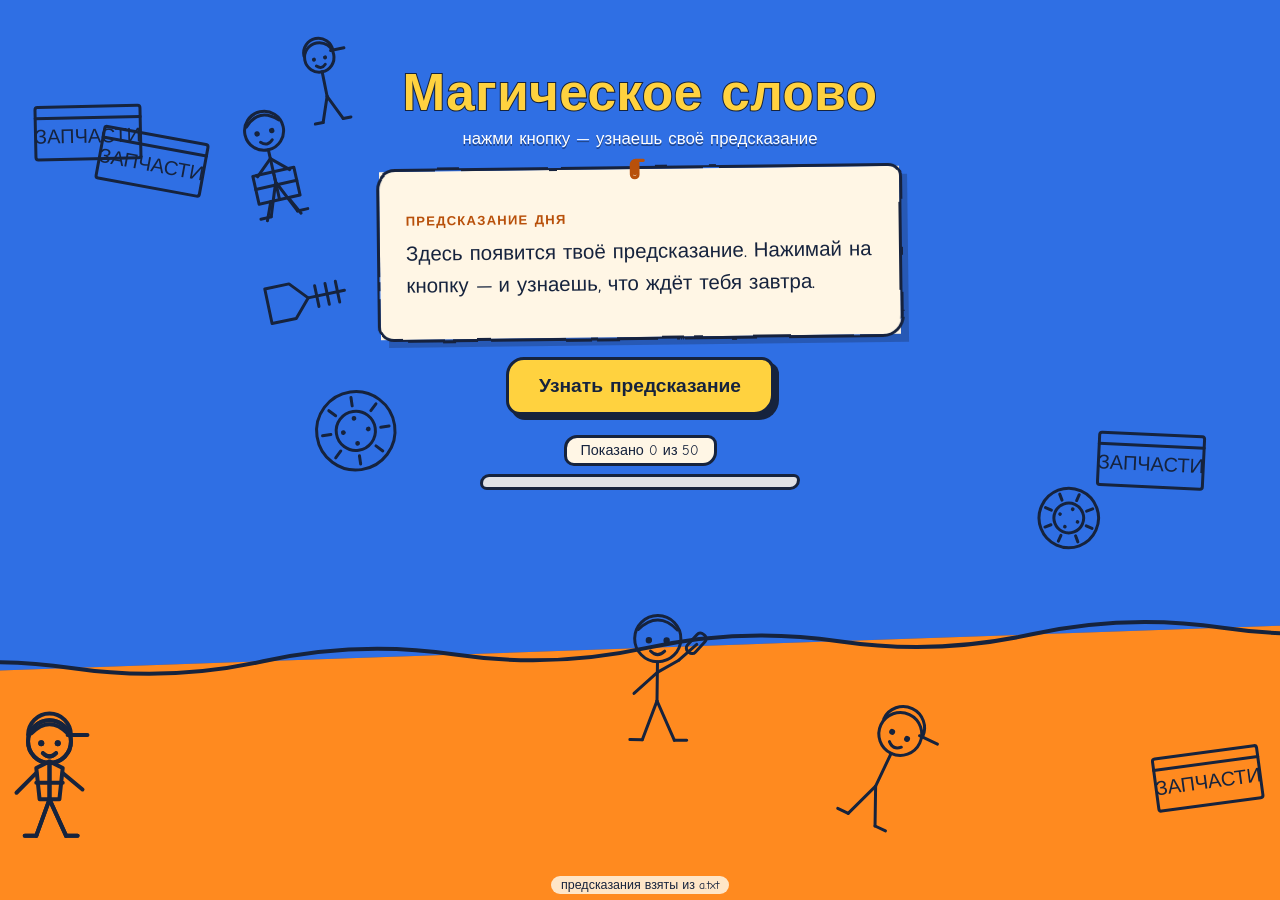
==== index.html @ 20fa81c0 "Рандомайзер предсказаний: одностраничник на статике 50 предсказаний из a.txt, сборка в predictions.j" ====
<!DOCTYPE html>
<html lang="ru">
<head>
<meta charset="UTF-8">
<meta name="viewport" content="width=device-width, initial-scale=1.0">
<title>Магическое слово — предсказание дня</title>
<meta name="description" content="Нажми кнопку и узнай своё предсказание из 50 карт про автозапчасти и трудолюбивых сотрудников.">
<link rel="icon" href="favicon.svg" type="image/svg+xml">
<link rel="preconnect" href="https://fonts.googleapis.com">
<link rel="preconnect" href="https://fonts.gstatic.com" crossorigin>
<link href="https://fonts.googleapis.com/css2?family=Comic+Neue:wght@400;700&display=swap" rel="stylesheet">
<link rel="stylesheet" href="style.css">
</head>
<body>

<svg class="sprite" aria-hidden="true" focusable="false">
  <defs>
    <filter id="rough" x="-12%" y="-12%" width="124%" height="124%">
      <feTurbulence type="fractalNoise" baseFrequency="0.02" numOctaves="3" seed="7" result="n"/>
      <feDisplacementMap in="SourceGraphic" in2="n" scale="4" xChannelSelector="R" yChannelSelector="G"/>
    </filter>
  </defs>

  <defs>
    <g id="g-figure">
      <path d="M30 37v22"/>
      <path d="M30 59l-8 22"/><path d="M30 59l10 22"/>
      <path d="M22 81h-7"/><path d="M40 81h7"/>
    </g>
    <g id="g-head">
      <circle cx="30" cy="24" r="13"/>
    </g>
    <g id="g-face">
      <circle class="fill" cx="25" cy="25" r="1.8"/>
      <circle class="fill" cx="35" cy="25" r="1.8"/>
      <path d="M26 31q4 4 8 0"/>
    </g>
  </defs>

  <symbol id="w-cap" viewBox="0 0 60 90">
    <use href="#g-head"/><use href="#g-figure"/><use href="#g-face"/>
    <path d="M17 20a13 13 0 0 1 26 0"/>
    <path d="M41 20h12"/>
  </symbol>

  <symbol id="w-vest" viewBox="0 0 60 90">
    <use href="#g-head"/><use href="#g-figure"/><use href="#g-face"/>
    <path d="M19 19q11-11 22 0"/>
    <path d="M22 40l8-4 8 4-2 19H24z"/>
    <path d="M22 49h16"/>
    <path d="M22 43l-12 12"/><path d="M38 43l12 10"/>
  </symbol>

  <symbol id="w-tool" viewBox="0 0 60 90">
    <use href="#g-head"/><use href="#g-figure"/><use href="#g-face"/>
    <path d="M19 19q11-11 22 0"/>
    <path d="M30 43l-13 12"/>
    <path d="M30 43l12-7"/>
    <path d="M42 36l10-9"/>
    <rect x="49" y="20" width="6" height="13" rx="2.5" transform="rotate(42 52 26)"/>
  </symbol>

  <symbol id="w-box" viewBox="0 0 60 90">
    <use href="#g-head"/><use href="#g-figure"/><use href="#g-face"/>
    <path d="M19 19q11-11 22 0"/>
    <path d="M30 43l-11 10"/><path d="M30 43l11 10"/>
    <rect x="16" y="52" width="28" height="19"/>
    <path d="M16 61h28"/><path d="M30 52v19"/>
    <path d="M24 71l-5 12"/><path d="M36 71l6 12"/>
  </symbol>

  <symbol id="p-gear" viewBox="0 0 64 64">
    <circle cx="32" cy="32" r="18"/>
    <circle cx="32" cy="32" r="6"/>
    <circle cx="32" cy="8" r="7"/><circle cx="49" cy="15" r="7"/>
    <circle cx="56" cy="32" r="7"/><circle cx="49" cy="49" r="7"/>
    <circle cx="32" cy="56" r="7"/><circle cx="15" cy="49" r="7"/>
    <circle cx="8" cy="32" r="7"/><circle cx="15" cy="15" r="7"/>
  </symbol>

  <symbol id="p-wrench" viewBox="0 0 40 96">
    <circle cx="20" cy="84" r="9"/>
    <path d="M20 75V34"/>
    <path d="M14 34v-12a6 6 0 0 1 12 0v12"/>
    <path d="M14 22l3.5-5.5"/><path d="M26 22l-3.5-5.5"/>
  </symbol>

  <symbol id="p-tire" viewBox="0 0 64 64">
    <circle cx="32" cy="32" r="28"/>
    <circle cx="32" cy="32" r="14"/>
    <path d="M50 32h6"/><path d="M44.7 19.3L49 15"/><path d="M32 14V8"/>
    <path d="M19.3 19.3L15 15"/><path d="M14 32H8"/>
    <path d="M19.3 44.7L15 49"/><path d="M32 50v6"/><path d="M44.7 44.7L49 49"/>
    <circle class="fill" cx="32" cy="23" r="1.7"/><circle class="fill" cx="41" cy="32" r="1.7"/>
    <circle class="fill" cx="32" cy="41" r="1.7"/><circle class="fill" cx="23" cy="32" r="1.7"/>
  </symbol>

  <symbol id="p-piston" viewBox="0 0 56 74">
    <rect x="8" y="8" width="40" height="14" rx="3"/>
    <path d="M20 22v28"/><path d="M36 22v28"/>
    <path d="M20 30h16"/><path d="M20 38h16"/>
    <circle cx="28" cy="46" r="4"/>
    <path d="M28 50v6"/>
    <circle cx="28" cy="64" r="7"/>
  </symbol>

  <symbol id="p-can" viewBox="0 0 68 56">
    <rect x="12" y="22" width="34" height="26" rx="3"/>
    <path d="M22 22v-8h12"/>
    <path d="M45 30l10-12 5 4-10 12z"/>
    <path d="M20 34h18"/>
  </symbol>

  <symbol id="p-crate" viewBox="0 0 96 60">
    <rect x="6" y="8" width="84" height="42" rx="2"/>
    <path d="M6 17h84"/>
    <text class="fill" x="48" y="37" text-anchor="middle" font-size="16">ЗАПЧАСТИ</text>
  </symbol>

  <symbol id="p-bolt" viewBox="0 0 56 32">
    <path d="M6 6h14l9 10-9 10H6z"/>
    <path d="M29 16h21"/>
    <path d="M34 10v12"/><path d="M40 10v12"/><path d="M46 10v12"/>
  </symbol>
</svg>

<div class="bg" aria-hidden="true">
  <div class="bg-inner">
    <div class="bg-top"></div>
    <div class="bg-bottom"></div>
    <svg class="squiggle" viewBox="0 0 200 40" preserveAspectRatio="none" focusable="false">
      <path d="M0 20q12.5-16 25 0t25 0 25 0 25 0 25 0 25 0 25 0 25 0"/>
    </svg>
  </div>
</div>

<div class="deco-layer" id="deco" aria-hidden="true"></div>

<div class="walkers" aria-hidden="true">
  <svg class="walker walker-a" viewBox="0 0 60 90" focusable="false"><use href="#w-vest"/></svg>
  <svg class="walker walker-b" viewBox="0 0 60 90" focusable="false"><use href="#w-cap"/></svg>
</div>

<main class="stage">
  <header class="title">
    <h1>Магическое слово</h1>
    <p>нажми кнопку — узнаешь своё предсказание</p>
  </header>

  <section class="paper" id="paper">
    <svg class="pin" viewBox="0 0 24 24" aria-hidden="true" focusable="false">
      <path d="M16 4H9a4 4 0 0 0-4 4v9a3 3 0 0 0 6 0V7a1.5 1.5 0 0 0-3 0v9.5"/>
    </svg>
    <p class="num" id="num">предсказание дня</p>
    <p class="text" id="text">Здесь появится твоё предсказание. Нажимай на кнопку — и узнаешь, что ждёт тебя завтра.</p>
  </section>

  <button class="draw" id="draw" type="button">Узнать предсказание</button>

  <div class="progress">
    <p class="counter" id="counter">Показано 0 из 50</p>
    <div class="bar"><div class="bar-fill" id="bar"></div></div>
  </div>

  <p class="toast" id="toast" role="status"></p>
</main>

<p class="hint" id="hint">предсказания взяты из <code>a.txt</code></p>

<noscript>
  <div class="noscript">Для рандомайзера нужен включённый JavaScript.</div>
</noscript>

<script src="predictions.js"></script>
<script src="app.js" defer></script>
</body>
</html>
---- style.css ----
:root {
  --ink: #16233d;
  --blue: #2f6fe4;
  --blue-deep: #1b47a8;
  --orange: #ff8a1f;
  --orange-deep: #b8500a;
  --cream: #fff6e5;
  --sun: #ffd23f;
  --font: "Comic Neue", "Comic Sans MS", "Segoe Print", cursive, sans-serif;
  /* Положение шва долями высоты .bg-inner (она равна 120% высоты экрана) */
  --seam: 68.33%;
  --squig-h: 44px;
}

* { box-sizing: border-box; margin: 0; padding: 0; }

body {
  font-family: var(--font);
  min-height: 100vh;
  background: var(--blue-deep);
  color: var(--ink);
  overflow-x: hidden;
  -webkit-text-size-adjust: 100%;
}

/* ---------- фон: синий сверху, оранжевый снизу ---------- */

.bg { position: fixed; inset: 0; overflow: hidden; z-index: 0; }
.bg-inner { position: absolute; inset: -10%; transform: rotate(-2deg); }
.bg-top, .bg-bottom { position: absolute; left: 0; right: 0; height: 50%; }
.bg-top { top: 0; bottom: auto; height: var(--seam); background: var(--blue); }
.bg-bottom { top: var(--seam); bottom: 0; height: auto; background: var(--orange); }

.squiggle {
  position: absolute;
  left: 0;
  right: 0;
  top: calc(var(--seam) - var(--squig-h) / 2);
  width: 100%;
  height: var(--squig-h);
  fill: none;
  stroke: var(--ink);
  stroke-width: 4;
  stroke-linecap: round;
}
.squiggle path { vector-effect: non-scaling-stroke; }

/* ---------- общий стиль рисунков ---------- */

.deco svg, .walker, .pin {
  fill: none;
  stroke: currentColor;
  stroke-width: 3;
  stroke-linecap: round;
  stroke-linejoin: round;
  color: var(--ink);
}
/* Заливка работает и для символов спрайта, и для скрепки (раньше .sprite .fill
   не покрывала .pin, из-за чего центр скрепки оставался пустым кольцом) */
.fill { fill: currentColor; stroke: none; }
.sprite { position: absolute; width: 0; height: 0; overflow: hidden; }
/* Обводка не должна истончаться вместе с размером значка */
.sprite path, .sprite circle, .sprite rect, .sprite line {
  vector-effect: non-scaling-stroke;
}

/* ---------- декор: сотрудники и запчасти ---------- */

.deco-layer { position: fixed; inset: 0; z-index: 1; pointer-events: none; }
.deco { position: absolute; transform-origin: 50% 50%; }
.deco svg { display: block; width: 100%; height: auto; min-width: 68px; }
/* Ящик с надписью: без нижнего предела размера «ЗАПЧАСТИ» превращалась в пятно */
.deco--p-crate svg { min-width: 120px; }
.deco.blue { color: var(--blue-deep); }
.deco.cream { color: var(--cream); }

.walkers {
  position: fixed;
  left: 0;
  right: 0;
  bottom: 0;
  height: 22vh;
  z-index: 2;
  pointer-events: none;
}
.walker { position: absolute; top: 0; width: 11vmin; height: 16.5vmin; stroke-width: 4; }
/* Отрицательные задержки убирают «мёртвую зону» 0–2.5 с, когда оба человека
   ещё за пределами экрана. Периоды разные (34 с и 46 с), поэтому выпадают
   из кадра не одновременно. */
.walker-a { animation: stroll-a 34s linear infinite; animation-delay: -9s; }
.walker-b { animation: stroll-b 46s linear infinite; animation-delay: -24s; }

@keyframes stroll-a {
  0%   { left: -14%; top: 1%; }
  50%  { left: 45%;  top: 6%; }
  100% { left: 108%; top: 1%; }
}
@keyframes stroll-b {
  0%   { left: 108%; top: 3%; }
  50%  { left: 45%;  top: 8%; }
  100% { left: -14%; top: 3%; }
}

/* ---------- центральный блок ---------- */

.stage {
  position: relative;
  z-index: 3;
  min-height: 100vh;
  min-height: 100svh;
  display: flex;
  flex-direction: column;
  align-items: center;
  /* Прижат к верху: так под контентом остаётся свободная полоса, где проходит
     волнистая граница фона. По центру она всегда пряталась под бумажкой. */
  justify-content: flex-start;
  gap: 20px;
  padding: 7vh 20px 40px;
}

.title { text-align: center; }
.title h1 {
  font-size: clamp(2rem, 7vw, 3.2rem);
  font-weight: 700;
  letter-spacing: 0.5px;
  color: var(--sun);
  -webkit-text-stroke: 2px var(--ink);
  paint-order: stroke fill;
}
.title p {
  margin-top: 6px;
  font-size: clamp(0.85rem, 2.6vw, 1.05rem);
  color: #fff;
  text-shadow: 0 1.5px 0 rgba(22, 35, 61, 0.55);
}

.paper {
  position: relative;
  width: 100%;
  max-width: 520px;
  min-height: 168px;
  display: flex;
  flex-direction: column;
  justify-content: center;
  gap: 10px;
  padding: 30px 26px 26px;
  background: var(--cream);
  border: 0;
  box-shadow: 8px 8px 0 rgba(22, 35, 61, 0.28);
  transform: rotate(-0.7deg);
}
/* Рамка вынесена в ::before и проходит через фильтр rough — получается
   «нарисованный от руки» неровный контур вместо ровной линии border. */
.paper::before {
  content: "";
  position: absolute;
  inset: -3px;
  border: 3.5px solid var(--ink);
  border-radius: 20px 14px 22px 16px;
  filter: url(#rough);
  pointer-events: none;
}
.paper.pop { animation: paper-pop 0.45s ease; }

@keyframes paper-pop {
  0%   { transform: rotate(-0.7deg) scale(0.9); }
  60%  { transform: rotate(-0.7deg) scale(1.035); }
  100% { transform: rotate(-0.7deg) scale(1); }
}

.pin {
  position: absolute;
  top: -13px;
  left: 50%;
  width: 26px;
  height: 26px;
  margin-left: -13px;
  color: var(--orange-deep);
}

.paper .num {
  font-size: 0.82rem;
  font-weight: 700;
  letter-spacing: 1.2px;
  text-transform: uppercase;
  color: var(--orange-deep);
}
.paper .text {
  font-size: clamp(1.05rem, 3.4vw, 1.28rem);
  line-height: 1.55;
}

.draw {
  padding: 15px 30px;
  font-family: inherit;
  font-size: clamp(1rem, 3.2vw, 1.2rem);
  font-weight: 700;
  color: var(--ink);
  background: var(--sun);
  border: 3px solid var(--ink);
  border-radius: 18px 12px 20px 14px;
  box-shadow: 5px 5px 0 var(--ink);
  cursor: pointer;
  transition: transform 0.08s ease, box-shadow 0.08s ease;
}
.draw:hover { transform: rotate(-1.5deg) scale(1.03); }
.draw:active { transform: translate(4px, 4px); box-shadow: 1px 1px 0 var(--ink); }
.draw:focus-visible { outline: 3px dashed var(--cream); outline-offset: 4px; }
.draw:disabled { opacity: 0.65; cursor: progress; }

.progress { width: 100%; max-width: 320px; text-align: center; }
.counter {
  display: inline-block;
  padding: 4px 14px;
  font-size: 0.9rem;
  color: var(--ink);
  background: var(--cream);
  border: 3px solid var(--ink);
  border-radius: 13px 9px 14px 10px;
}
.bar {
  margin-top: 8px;
  height: 16px;
  background: rgba(255, 246, 229, 0.85);
  border: 3px solid var(--ink);
  border-radius: 12px 8px 13px 9px;
  overflow: hidden;
}
.bar-fill {
  height: 100%;
  width: 0;
  /* Оранжевая заливка на кремовой дорожке давала контраст 1.72:1 и не читалась */
  background: var(--ink);
  transition: width 0.4s ease;
}

.toast {
  min-height: 26px;
  padding: 6px 16px;
  font-size: 0.9rem;
  color: var(--ink);
  background: var(--sun);
  border: 3px solid var(--ink);
  border-radius: 14px 10px 15px 11px;
  opacity: 0;
  transform: translateY(-8px);
  transition: opacity 0.25s ease, transform 0.25s ease;
}
.toast.show { opacity: 1; transform: translateY(0); }

.hint {
  position: fixed;
  left: 50%;
  bottom: 6px;
  transform: translateX(-50%);
  z-index: 4;
  max-width: 92vw;
  text-align: center;
  font-size: 0.78rem;
  color: var(--ink);
  background: rgba(255, 246, 229, 0.85);
  border-radius: 10px;
  padding: 2px 10px;
}
.hint code { font-family: inherit; }

.noscript {
  position: fixed;
  left: 50%;
  bottom: 16px;
  transform: translateX(-50%);
  z-index: 5;
  padding: 10px 18px;
  background: var(--cream);
  border: 3px solid var(--ink);
  border-radius: 14px 10px 15px 11px;
}

@media (max-width: 560px) {
  :root { --seam: 66.6%; --squig-h: 40px; }
  .stage { padding: 5vh 16px 32px; gap: 16px; }
  .paper { padding: 26px 20px 22px; min-height: 150px; }
  .deco svg { min-width: 62px; }
  .deco--p-crate svg { min-width: 108px; }
  .walkers { height: 16vh; }
  .walker { width: 15vmin; height: 22.5vmin; }
}

/* Низкие экраны: иначе контент не помещается и страница начинает скроллиться */
@media (max-height: 660px) {
  .stage { padding-top: 14px; gap: 12px; }
  .title h1 { font-size: clamp(1.6rem, 5.4vw, 2.2rem); }
  .title p { font-size: 0.8rem; margin-top: 3px; }
  .paper { min-height: 132px; padding: 22px 20px 18px; }
  .paper .text { font-size: clamp(0.95rem, 3vw, 1.1rem); }
  .toast { min-height: 0; }
}

@media (prefers-reduced-motion: reduce) {
  .walker-a, .walker-b { animation: none; left: 30%; }
  .walker-b { left: 66%; }
  .paper.pop { animation: none; }
  .bar-fill, .draw, .toast { transition: none; }
  .deco { display: none; }
}
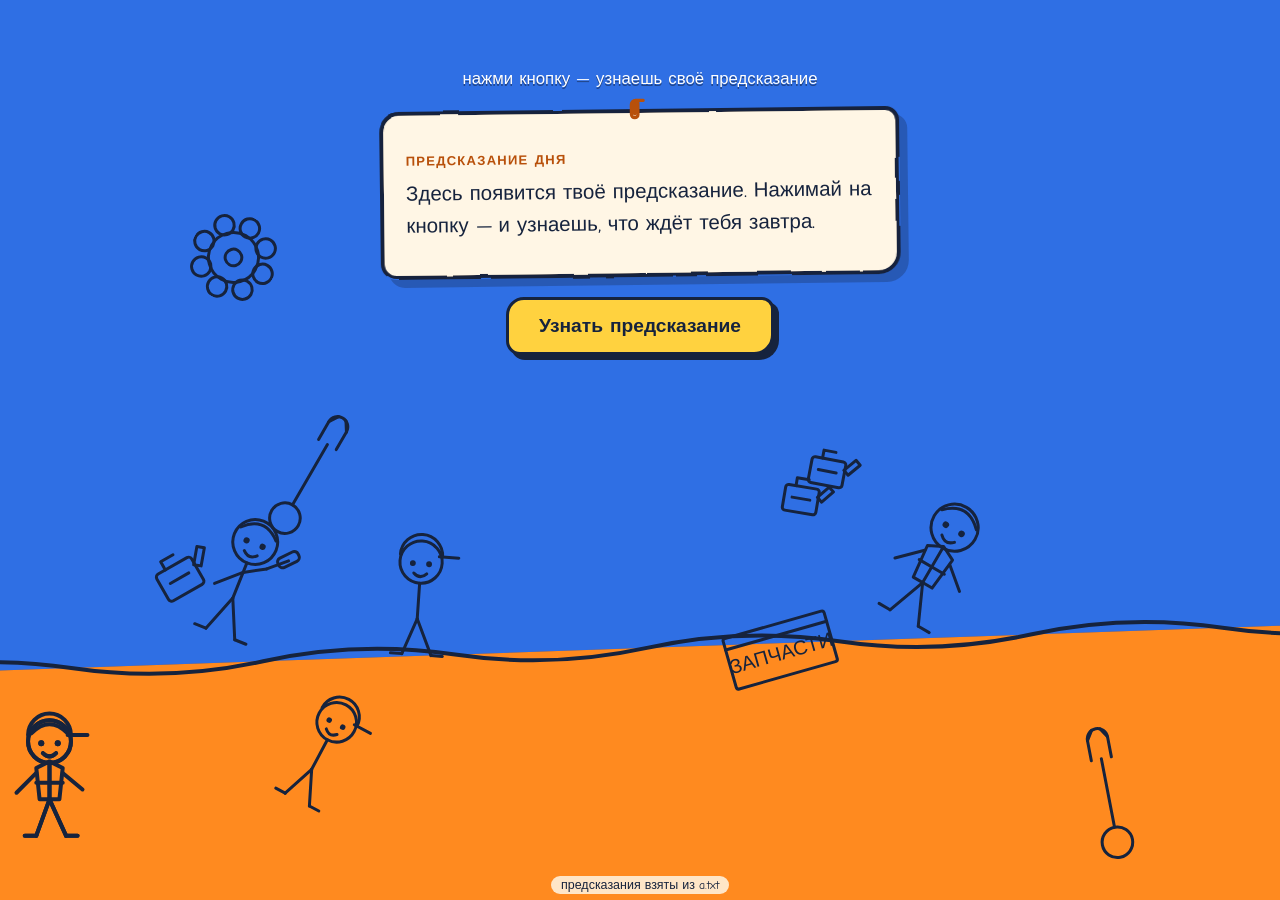
==== commit df27dbb0: "Рамка бумажки, видимость деко, лишние элементы Бумажка: заливка и рамка теперь один слой — .paper::b" ====
--- a/index.html
+++ b/index.html
@@ -17,7 +17,7 @@
   <defs>
     <filter id="rough" x="-12%" y="-12%" width="124%" height="124%">
       <feTurbulence type="fractalNoise" baseFrequency="0.02" numOctaves="3" seed="7" result="n"/>
-      <feDisplacementMap in="SourceGraphic" in2="n" scale="4" xChannelSelector="R" yChannelSelector="G"/>
+      <feDisplacementMap in="SourceGraphic" in2="n" scale="3" xChannelSelector="R" yChannelSelector="G"/>
     </filter>
   </defs>
 
@@ -143,7 +143,6 @@
 
 <main class="stage">
   <header class="title">
-    <h1>Магическое слово</h1>
     <p>нажми кнопку — узнаешь своё предсказание</p>
   </header>
 
@@ -156,11 +155,6 @@
   </section>
 
   <button class="draw" id="draw" type="button">Узнать предсказание</button>
-
-  <div class="progress">
-    <p class="counter" id="counter">Показано 0 из 50</p>
-    <div class="bar"><div class="bar-fill" id="bar"></div></div>
-  </div>
 
   <p class="toast" id="toast" role="status"></p>
 </main>
--- a/style.css
+++ b/style.css
@@ -119,14 +119,6 @@
 }
 
 .title { text-align: center; }
-.title h1 {
-  font-size: clamp(2rem, 7vw, 3.2rem);
-  font-weight: 700;
-  letter-spacing: 0.5px;
-  color: var(--sun);
-  -webkit-text-stroke: 2px var(--ink);
-  paint-order: stroke fill;
-}
 .title p {
   margin-top: 6px;
   font-size: clamp(0.85rem, 2.6vw, 1.05rem);
@@ -144,19 +136,26 @@
   justify-content: center;
   gap: 10px;
   padding: 30px 26px 26px;
-  background: var(--cream);
-  border: 0;
+  /* Фона и рамки у самой бумажки нет — см. ::below. Радиус нужен, чтобы тень
+     повторяла форму бумажки. */
+  border-radius: 20px 14px 22px 16px;
   box-shadow: 8px 8px 0 rgba(22, 35, 61, 0.28);
   transform: rotate(-0.7deg);
 }
-/* Рамка вынесена в ::before и проходит через фильтр rough — получается
-   «нарисованный от руки» неровный контур вместо ровной линии border. */
+/* Заливка и рамка — один и тот же элемент, иначе они расходятся: скруглённая
+   обводка не может накрыть прямой угол (на диагонали она заходит внутрь
+   на 0.1465 толщины), и крем выглядывал бы из-под рамки в углах. Фильтр rough
+   сдвигает заливку и обводку вместе, поэтому бумажка всегда внутри рамки.
+   z-index: -1 уводит слой под текст, он же рисует «нарисованный от руки»
+   неровный контур вместо ровной линии border. */
 .paper::before {
   content: "";
   position: absolute;
-  inset: -3px;
-  border: 3.5px solid var(--ink);
-  border-radius: 20px 14px 22px 16px;
+  inset: 0;
+  z-index: -1;
+  background: var(--cream);
+  border: 4px solid var(--ink);
+  border-radius: inherit;
   filter: url(#rough);
   pointer-events: none;
 }
@@ -207,32 +206,6 @@
 .draw:active { transform: translate(4px, 4px); box-shadow: 1px 1px 0 var(--ink); }
 .draw:focus-visible { outline: 3px dashed var(--cream); outline-offset: 4px; }
 .draw:disabled { opacity: 0.65; cursor: progress; }
-
-.progress { width: 100%; max-width: 320px; text-align: center; }
-.counter {
-  display: inline-block;
-  padding: 4px 14px;
-  font-size: 0.9rem;
-  color: var(--ink);
-  background: var(--cream);
-  border: 3px solid var(--ink);
-  border-radius: 13px 9px 14px 10px;
-}
-.bar {
-  margin-top: 8px;
-  height: 16px;
-  background: rgba(255, 246, 229, 0.85);
-  border: 3px solid var(--ink);
-  border-radius: 12px 8px 13px 9px;
-  overflow: hidden;
-}
-.bar-fill {
-  height: 100%;
-  width: 0;
-  /* Оранжевая заливка на кремовой дорожке давала контраст 1.72:1 и не читалась */
-  background: var(--ink);
-  transition: width 0.4s ease;
-}
 
 .toast {
   min-height: 26px;
@@ -289,8 +262,7 @@
 /* Низкие экраны: иначе контент не помещается и страница начинает скроллиться */
 @media (max-height: 660px) {
   .stage { padding-top: 14px; gap: 12px; }
-  .title h1 { font-size: clamp(1.6rem, 5.4vw, 2.2rem); }
-  .title p { font-size: 0.8rem; margin-top: 3px; }
+  .title p { font-size: 0.8rem; }
   .paper { min-height: 132px; padding: 22px 20px 18px; }
   .paper .text { font-size: clamp(0.95rem, 3vw, 1.1rem); }
   .toast { min-height: 0; }
@@ -300,6 +272,6 @@
   .walker-a, .walker-b { animation: none; left: 30%; }
   .walker-b { left: 66%; }
   .paper.pop { animation: none; }
-  .bar-fill, .draw, .toast { transition: none; }
+  .draw, .toast { transition: none; }
   .deco { display: none; }
 }
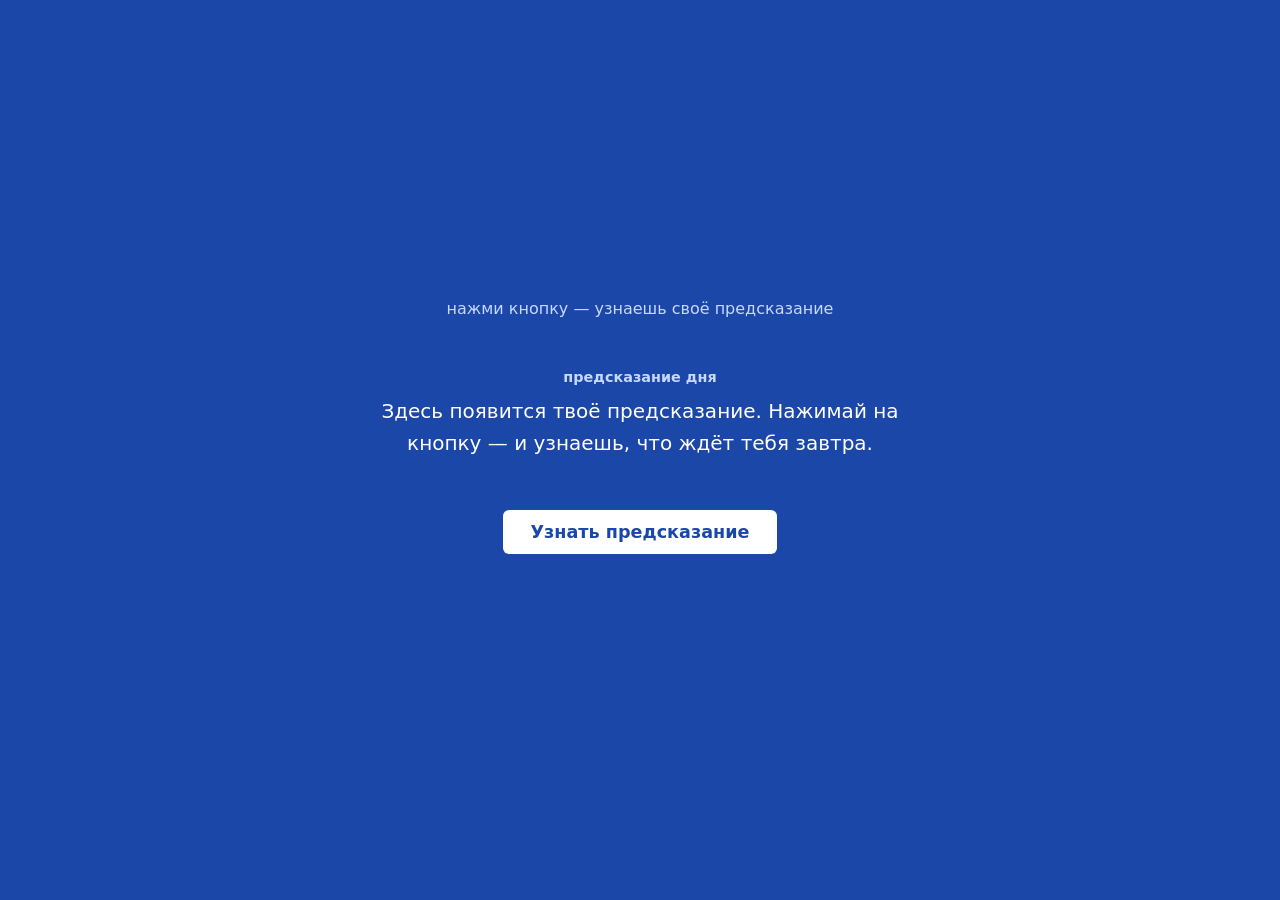
==== commit ad061d74: "Убрать оформление, оставить простой синий фон По просьбе убраны: подпись «Ещё одно» (теперь кнопка в" ====
--- a/index.html
+++ b/index.html
@@ -6,150 +6,14 @@
 <title>Магическое слово — предсказание дня</title>
 <meta name="description" content="Нажми кнопку и узнай своё предсказание из 50 карт про автозапчасти и трудолюбивых сотрудников.">
 <link rel="icon" href="favicon.svg" type="image/svg+xml">
-<link rel="preconnect" href="https://fonts.googleapis.com">
-<link rel="preconnect" href="https://fonts.gstatic.com" crossorigin>
-<link href="https://fonts.googleapis.com/css2?family=Comic+Neue:wght@400;700&display=swap" rel="stylesheet">
 <link rel="stylesheet" href="style.css">
 </head>
 <body>
 
-<svg class="sprite" aria-hidden="true" focusable="false">
-  <defs>
-    <filter id="rough" x="-12%" y="-12%" width="124%" height="124%">
-      <feTurbulence type="fractalNoise" baseFrequency="0.02" numOctaves="3" seed="7" result="n"/>
-      <feDisplacementMap in="SourceGraphic" in2="n" scale="3" xChannelSelector="R" yChannelSelector="G"/>
-    </filter>
-  </defs>
-
-  <defs>
-    <g id="g-figure">
-      <path d="M30 37v22"/>
-      <path d="M30 59l-8 22"/><path d="M30 59l10 22"/>
-      <path d="M22 81h-7"/><path d="M40 81h7"/>
-    </g>
-    <g id="g-head">
-      <circle cx="30" cy="24" r="13"/>
-    </g>
-    <g id="g-face">
-      <circle class="fill" cx="25" cy="25" r="1.8"/>
-      <circle class="fill" cx="35" cy="25" r="1.8"/>
-      <path d="M26 31q4 4 8 0"/>
-    </g>
-  </defs>
-
-  <symbol id="w-cap" viewBox="0 0 60 90">
-    <use href="#g-head"/><use href="#g-figure"/><use href="#g-face"/>
-    <path d="M17 20a13 13 0 0 1 26 0"/>
-    <path d="M41 20h12"/>
-  </symbol>
-
-  <symbol id="w-vest" viewBox="0 0 60 90">
-    <use href="#g-head"/><use href="#g-figure"/><use href="#g-face"/>
-    <path d="M19 19q11-11 22 0"/>
-    <path d="M22 40l8-4 8 4-2 19H24z"/>
-    <path d="M22 49h16"/>
-    <path d="M22 43l-12 12"/><path d="M38 43l12 10"/>
-  </symbol>
-
-  <symbol id="w-tool" viewBox="0 0 60 90">
-    <use href="#g-head"/><use href="#g-figure"/><use href="#g-face"/>
-    <path d="M19 19q11-11 22 0"/>
-    <path d="M30 43l-13 12"/>
-    <path d="M30 43l12-7"/>
-    <path d="M42 36l10-9"/>
-    <rect x="49" y="20" width="6" height="13" rx="2.5" transform="rotate(42 52 26)"/>
-  </symbol>
-
-  <symbol id="w-box" viewBox="0 0 60 90">
-    <use href="#g-head"/><use href="#g-figure"/><use href="#g-face"/>
-    <path d="M19 19q11-11 22 0"/>
-    <path d="M30 43l-11 10"/><path d="M30 43l11 10"/>
-    <rect x="16" y="52" width="28" height="19"/>
-    <path d="M16 61h28"/><path d="M30 52v19"/>
-    <path d="M24 71l-5 12"/><path d="M36 71l6 12"/>
-  </symbol>
-
-  <symbol id="p-gear" viewBox="0 0 64 64">
-    <circle cx="32" cy="32" r="18"/>
-    <circle cx="32" cy="32" r="6"/>
-    <circle cx="32" cy="8" r="7"/><circle cx="49" cy="15" r="7"/>
-    <circle cx="56" cy="32" r="7"/><circle cx="49" cy="49" r="7"/>
-    <circle cx="32" cy="56" r="7"/><circle cx="15" cy="49" r="7"/>
-    <circle cx="8" cy="32" r="7"/><circle cx="15" cy="15" r="7"/>
-  </symbol>
-
-  <symbol id="p-wrench" viewBox="0 0 40 96">
-    <circle cx="20" cy="84" r="9"/>
-    <path d="M20 75V34"/>
-    <path d="M14 34v-12a6 6 0 0 1 12 0v12"/>
-    <path d="M14 22l3.5-5.5"/><path d="M26 22l-3.5-5.5"/>
-  </symbol>
-
-  <symbol id="p-tire" viewBox="0 0 64 64">
-    <circle cx="32" cy="32" r="28"/>
-    <circle cx="32" cy="32" r="14"/>
-    <path d="M50 32h6"/><path d="M44.7 19.3L49 15"/><path d="M32 14V8"/>
-    <path d="M19.3 19.3L15 15"/><path d="M14 32H8"/>
-    <path d="M19.3 44.7L15 49"/><path d="M32 50v6"/><path d="M44.7 44.7L49 49"/>
-    <circle class="fill" cx="32" cy="23" r="1.7"/><circle class="fill" cx="41" cy="32" r="1.7"/>
-    <circle class="fill" cx="32" cy="41" r="1.7"/><circle class="fill" cx="23" cy="32" r="1.7"/>
-  </symbol>
-
-  <symbol id="p-piston" viewBox="0 0 56 74">
-    <rect x="8" y="8" width="40" height="14" rx="3"/>
-    <path d="M20 22v28"/><path d="M36 22v28"/>
-    <path d="M20 30h16"/><path d="M20 38h16"/>
-    <circle cx="28" cy="46" r="4"/>
-    <path d="M28 50v6"/>
-    <circle cx="28" cy="64" r="7"/>
-  </symbol>
-
-  <symbol id="p-can" viewBox="0 0 68 56">
-    <rect x="12" y="22" width="34" height="26" rx="3"/>
-    <path d="M22 22v-8h12"/>
-    <path d="M45 30l10-12 5 4-10 12z"/>
-    <path d="M20 34h18"/>
-  </symbol>
-
-  <symbol id="p-crate" viewBox="0 0 96 60">
-    <rect x="6" y="8" width="84" height="42" rx="2"/>
-    <path d="M6 17h84"/>
-    <text class="fill" x="48" y="37" text-anchor="middle" font-size="16">ЗАПЧАСТИ</text>
-  </symbol>
-
-  <symbol id="p-bolt" viewBox="0 0 56 32">
-    <path d="M6 6h14l9 10-9 10H6z"/>
-    <path d="M29 16h21"/>
-    <path d="M34 10v12"/><path d="M40 10v12"/><path d="M46 10v12"/>
-  </symbol>
-</svg>
-
-<div class="bg" aria-hidden="true">
-  <div class="bg-inner">
-    <div class="bg-top"></div>
-    <div class="bg-bottom"></div>
-    <svg class="squiggle" viewBox="0 0 200 40" preserveAspectRatio="none" focusable="false">
-      <path d="M0 20q12.5-16 25 0t25 0 25 0 25 0 25 0 25 0 25 0 25 0"/>
-    </svg>
-  </div>
-</div>
-
-<div class="deco-layer" id="deco" aria-hidden="true"></div>
-
-<div class="walkers" aria-hidden="true">
-  <svg class="walker walker-a" viewBox="0 0 60 90" focusable="false"><use href="#w-vest"/></svg>
-  <svg class="walker walker-b" viewBox="0 0 60 90" focusable="false"><use href="#w-cap"/></svg>
-</div>
-
 <main class="stage">
-  <header class="title">
-    <p>нажми кнопку — узнаешь своё предсказание</p>
-  </header>
+  <p class="lead">нажми кнопку — узнаешь своё предсказание</p>
 
   <section class="paper" id="paper">
-    <svg class="pin" viewBox="0 0 24 24" aria-hidden="true" focusable="false">
-      <path d="M16 4H9a4 4 0 0 0-4 4v9a3 3 0 0 0 6 0V7a1.5 1.5 0 0 0-3 0v9.5"/>
-    </svg>
     <p class="num" id="num">предсказание дня</p>
     <p class="text" id="text">Здесь появится твоё предсказание. Нажимай на кнопку — и узнаешь, что ждёт тебя завтра.</p>
   </section>
@@ -159,8 +23,6 @@
   <p class="toast" id="toast" role="status"></p>
 </main>
 
-<p class="hint" id="hint">предсказания взяты из <code>a.txt</code></p>
-
 <noscript>
   <div class="noscript">Для рандомайзера нужен включённый JavaScript.</div>
 </noscript>
--- a/style.css
+++ b/style.css
@@ -1,277 +1,97 @@
 :root {
-  --ink: #16233d;
-  --blue: #2f6fe4;
-  --blue-deep: #1b47a8;
-  --orange: #ff8a1f;
-  --orange-deep: #b8500a;
-  --cream: #fff6e5;
-  --sun: #ffd23f;
-  --font: "Comic Neue", "Comic Sans MS", "Segoe Print", cursive, sans-serif;
-  /* Положение шва долями высоты .bg-inner (она равна 120% высоты экрана) */
-  --seam: 68.33%;
-  --squig-h: 44px;
+  --blue: #1b47a8;
+  --white: #ffffff;
+  /* Приглушённый белый для второстепенного текста: контраст 5.9:1 на синем фоне */
+  --white-dim: #c7d9ff;
+  --font: system-ui, -apple-system, "Segoe UI", Roboto, "Helvetica Neue", Arial, sans-serif;
 }
 
 * { box-sizing: border-box; margin: 0; padding: 0; }
 
 body {
   font-family: var(--font);
-  min-height: 100vh;
-  background: var(--blue-deep);
-  color: var(--ink);
-  overflow-x: hidden;
+  background: var(--blue);
+  color: var(--white);
   -webkit-text-size-adjust: 100%;
 }
 
-/* ---------- фон: синий сверху, оранжевый снизу ---------- */
-
-.bg { position: fixed; inset: 0; overflow: hidden; z-index: 0; }
-.bg-inner { position: absolute; inset: -10%; transform: rotate(-2deg); }
-.bg-top, .bg-bottom { position: absolute; left: 0; right: 0; height: 50%; }
-.bg-top { top: 0; bottom: auto; height: var(--seam); background: var(--blue); }
-.bg-bottom { top: var(--seam); bottom: 0; height: auto; background: var(--orange); }
-
-.squiggle {
-  position: absolute;
-  left: 0;
-  right: 0;
-  top: calc(var(--seam) - var(--squig-h) / 2);
-  width: 100%;
-  height: var(--squig-h);
-  fill: none;
-  stroke: var(--ink);
-  stroke-width: 4;
-  stroke-linecap: round;
-}
-.squiggle path { vector-effect: non-scaling-stroke; }
-
-/* ---------- общий стиль рисунков ---------- */
-
-.deco svg, .walker, .pin {
-  fill: none;
-  stroke: currentColor;
-  stroke-width: 3;
-  stroke-linecap: round;
-  stroke-linejoin: round;
-  color: var(--ink);
-}
-/* Заливка работает и для символов спрайта, и для скрепки (раньше .sprite .fill
-   не покрывала .pin, из-за чего центр скрепки оставался пустым кольцом) */
-.fill { fill: currentColor; stroke: none; }
-.sprite { position: absolute; width: 0; height: 0; overflow: hidden; }
-/* Обводка не должна истончаться вместе с размером значка */
-.sprite path, .sprite circle, .sprite rect, .sprite line {
-  vector-effect: non-scaling-stroke;
-}
-
-/* ---------- декор: сотрудники и запчасти ---------- */
-
-.deco-layer { position: fixed; inset: 0; z-index: 1; pointer-events: none; }
-.deco { position: absolute; transform-origin: 50% 50%; }
-.deco svg { display: block; width: 100%; height: auto; min-width: 68px; }
-/* Ящик с надписью: без нижнего предела размера «ЗАПЧАСТИ» превращалась в пятно */
-.deco--p-crate svg { min-width: 120px; }
-.deco.blue { color: var(--blue-deep); }
-.deco.cream { color: var(--cream); }
-
-.walkers {
-  position: fixed;
-  left: 0;
-  right: 0;
-  bottom: 0;
-  height: 22vh;
-  z-index: 2;
-  pointer-events: none;
-}
-.walker { position: absolute; top: 0; width: 11vmin; height: 16.5vmin; stroke-width: 4; }
-/* Отрицательные задержки убирают «мёртвую зону» 0–2.5 с, когда оба человека
-   ещё за пределами экрана. Периоды разные (34 с и 46 с), поэтому выпадают
-   из кадра не одновременно. */
-.walker-a { animation: stroll-a 34s linear infinite; animation-delay: -9s; }
-.walker-b { animation: stroll-b 46s linear infinite; animation-delay: -24s; }
-
-@keyframes stroll-a {
-  0%   { left: -14%; top: 1%; }
-  50%  { left: 45%;  top: 6%; }
-  100% { left: 108%; top: 1%; }
-}
-@keyframes stroll-b {
-  0%   { left: 108%; top: 3%; }
-  50%  { left: 45%;  top: 8%; }
-  100% { left: -14%; top: 3%; }
-}
-
-/* ---------- центральный блок ---------- */
-
 .stage {
-  position: relative;
-  z-index: 3;
   min-height: 100vh;
   min-height: 100svh;
   display: flex;
   flex-direction: column;
   align-items: center;
-  /* Прижат к верху: так под контентом остаётся свободная полоса, где проходит
-     волнистая граница фона. По центру она всегда пряталась под бумажкой. */
-  justify-content: flex-start;
-  gap: 20px;
-  padding: 7vh 20px 40px;
+  justify-content: center;
+  gap: 24px;
+  padding: 32px 20px;
+  text-align: center;
 }
 
-.title { text-align: center; }
-.title p {
-  margin-top: 6px;
-  font-size: clamp(0.85rem, 2.6vw, 1.05rem);
-  color: #fff;
-  text-shadow: 0 1.5px 0 rgba(22, 35, 61, 0.55);
+.lead {
+  font-size: 1rem;
+  color: var(--white-dim);
 }
 
 .paper {
-  position: relative;
   width: 100%;
-  max-width: 520px;
-  min-height: 168px;
+  max-width: 34rem;
+  min-height: 9rem;
   display: flex;
   flex-direction: column;
   justify-content: center;
   gap: 10px;
-  padding: 30px 26px 26px;
-  /* Фона и рамки у самой бумажки нет — см. ::below. Радиус нужен, чтобы тень
-     повторяла форму бумажки. */
-  border-radius: 20px 14px 22px 16px;
-  box-shadow: 8px 8px 0 rgba(22, 35, 61, 0.28);
-  transform: rotate(-0.7deg);
-}
-/* Заливка и рамка — один и тот же элемент, иначе они расходятся: скруглённая
-   обводка не может накрыть прямой угол (на диагонали она заходит внутрь
-   на 0.1465 толщины), и крем выглядывал бы из-под рамки в углах. Фильтр rough
-   сдвигает заливку и обводку вместе, поэтому бумажка всегда внутри рамки.
-   z-index: -1 уводит слой под текст, он же рисует «нарисованный от руки»
-   неровный контур вместо ровной линии border. */
-.paper::before {
-  content: "";
-  position: absolute;
-  inset: 0;
-  z-index: -1;
-  background: var(--cream);
-  border: 4px solid var(--ink);
-  border-radius: inherit;
-  filter: url(#rough);
-  pointer-events: none;
-}
-.paper.pop { animation: paper-pop 0.45s ease; }
-
-@keyframes paper-pop {
-  0%   { transform: rotate(-0.7deg) scale(0.9); }
-  60%  { transform: rotate(-0.7deg) scale(1.035); }
-  100% { transform: rotate(-0.7deg) scale(1); }
-}
-
-.pin {
-  position: absolute;
-  top: -13px;
-  left: 50%;
-  width: 26px;
-  height: 26px;
-  margin-left: -13px;
-  color: var(--orange-deep);
 }
 
 .paper .num {
-  font-size: 0.82rem;
-  font-weight: 700;
-  letter-spacing: 1.2px;
-  text-transform: uppercase;
-  color: var(--orange-deep);
+  font-size: 0.9rem;
+  font-weight: 600;
+  color: var(--white-dim);
 }
+
 .paper .text {
-  font-size: clamp(1.05rem, 3.4vw, 1.28rem);
-  line-height: 1.55;
+  font-size: 1.25rem;
+  line-height: 1.6;
 }
 
 .draw {
-  padding: 15px 30px;
+  padding: 12px 28px;
   font-family: inherit;
-  font-size: clamp(1rem, 3.2vw, 1.2rem);
-  font-weight: 700;
-  color: var(--ink);
-  background: var(--sun);
-  border: 3px solid var(--ink);
-  border-radius: 18px 12px 20px 14px;
-  box-shadow: 5px 5px 0 var(--ink);
+  font-size: 1.1rem;
+  font-weight: 600;
+  color: var(--blue);
+  background: var(--white);
+  border: 0;
+  border-radius: 6px;
   cursor: pointer;
-  transition: transform 0.08s ease, box-shadow 0.08s ease;
 }
-.draw:hover { transform: rotate(-1.5deg) scale(1.03); }
-.draw:active { transform: translate(4px, 4px); box-shadow: 1px 1px 0 var(--ink); }
-.draw:focus-visible { outline: 3px dashed var(--cream); outline-offset: 4px; }
-.draw:disabled { opacity: 0.65; cursor: progress; }
+.draw:hover { background: var(--white-dim); }
+.draw:focus-visible { outline: 3px solid var(--white-dim); outline-offset: 3px; }
+.draw:disabled { opacity: 0.7; cursor: default; }
 
 .toast {
-  min-height: 26px;
-  padding: 6px 16px;
-  font-size: 0.9rem;
-  color: var(--ink);
-  background: var(--sun);
-  border: 3px solid var(--ink);
-  border-radius: 14px 10px 15px 11px;
+  min-height: 1.5rem;
+  font-size: 0.95rem;
+  color: var(--white-dim);
   opacity: 0;
-  transform: translateY(-8px);
-  transition: opacity 0.25s ease, transform 0.25s ease;
+  transition: opacity 0.25s ease;
 }
-.toast.show { opacity: 1; transform: translateY(0); }
-
-.hint {
-  position: fixed;
-  left: 50%;
-  bottom: 6px;
-  transform: translateX(-50%);
-  z-index: 4;
-  max-width: 92vw;
-  text-align: center;
-  font-size: 0.78rem;
-  color: var(--ink);
-  background: rgba(255, 246, 229, 0.85);
-  border-radius: 10px;
-  padding: 2px 10px;
-}
-.hint code { font-family: inherit; }
+.toast.show { opacity: 1; }
 
 .noscript {
   position: fixed;
   left: 50%;
   bottom: 16px;
   transform: translateX(-50%);
-  z-index: 5;
   padding: 10px 18px;
-  background: var(--cream);
-  border: 3px solid var(--ink);
-  border-radius: 14px 10px 15px 11px;
+  color: var(--blue);
+  background: var(--white);
+  border-radius: 6px;
 }
 
 @media (max-width: 560px) {
-  :root { --seam: 66.6%; --squig-h: 40px; }
-  .stage { padding: 5vh 16px 32px; gap: 16px; }
-  .paper { padding: 26px 20px 22px; min-height: 150px; }
-  .deco svg { min-width: 62px; }
-  .deco--p-crate svg { min-width: 108px; }
-  .walkers { height: 16vh; }
-  .walker { width: 15vmin; height: 22.5vmin; }
-}
-
-/* Низкие экраны: иначе контент не помещается и страница начинает скроллиться */
-@media (max-height: 660px) {
-  .stage { padding-top: 14px; gap: 12px; }
-  .title p { font-size: 0.8rem; }
-  .paper { min-height: 132px; padding: 22px 20px 18px; }
-  .paper .text { font-size: clamp(0.95rem, 3vw, 1.1rem); }
-  .toast { min-height: 0; }
+  .paper .text { font-size: 1.15rem; }
 }
 
 @media (prefers-reduced-motion: reduce) {
-  .walker-a, .walker-b { animation: none; left: 30%; }
-  .walker-b { left: 66%; }
-  .paper.pop { animation: none; }
-  .draw, .toast { transition: none; }
-  .deco { display: none; }
+  .toast { transition: none; }
 }
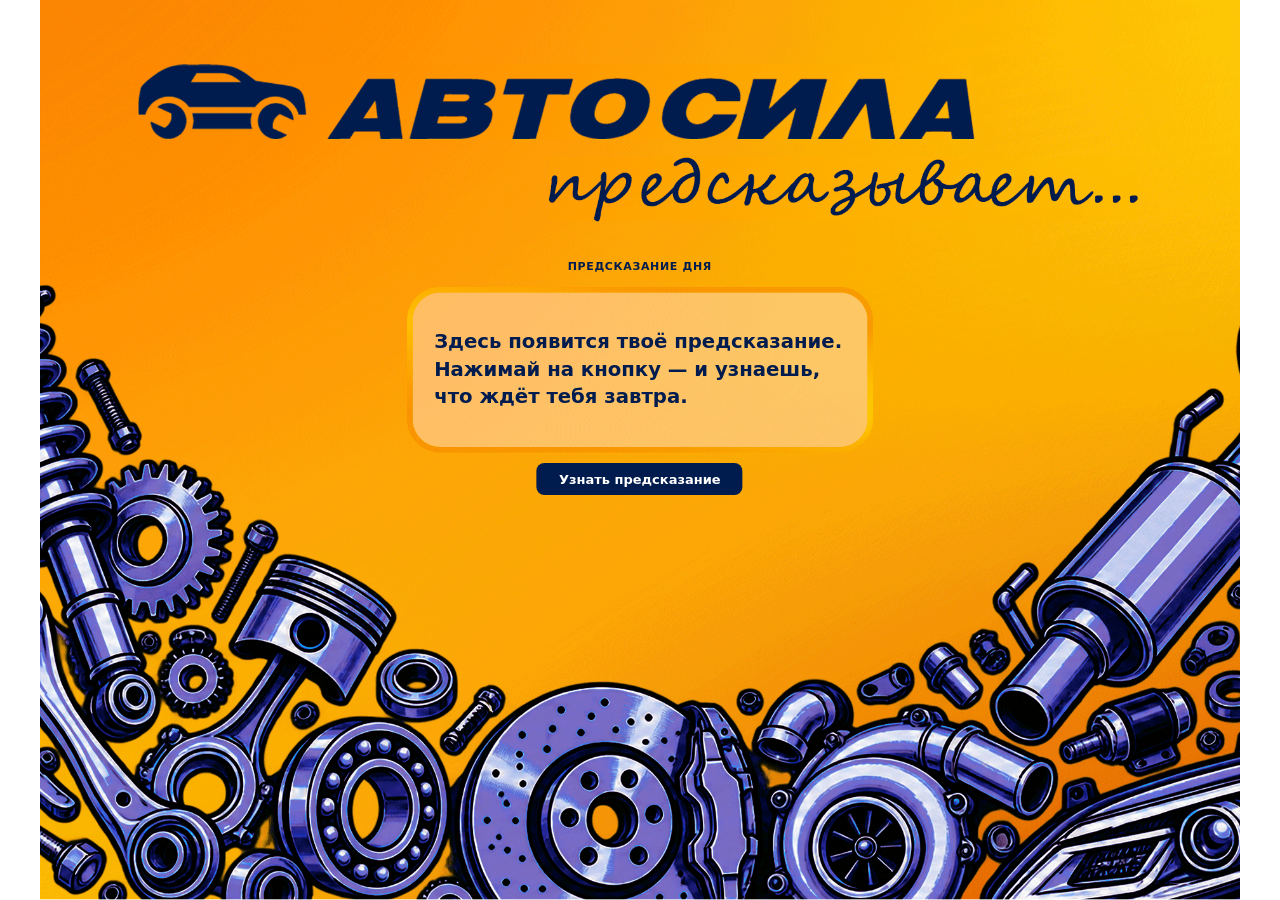
==== commit 8857537e: "Макет из Photoshop, предсказания из new.txt Вместо синего фона на странице растровый макет 1890×1418" ====
--- a/index.html
+++ b/index.html
@@ -10,18 +10,21 @@
 </head>
 <body>
 
-<main class="stage">
-  <p class="lead">нажми кнопку — узнаешь своё предсказание</p>
+<div class="poster">
+  <!-- Макет из Photoshop (предсказания.psd), 1890×1418. В нём по центру светлая
+       панель 716×243 (x587..1303, y461..704), а внутри неё — текстовое поле
+       648×189 (x621..1269, y488..677). Сюда встаёт живой контент. -->
+  <img class="art" src="assets/design.png" alt="" width="1890" height="1418" aria-hidden="true">
 
-  <section class="paper" id="paper">
+  <main class="card">
     <p class="num" id="num">предсказание дня</p>
     <p class="text" id="text">Здесь появится твоё предсказание. Нажимай на кнопку — и узнаешь, что ждёт тебя завтра.</p>
-  </section>
-
-  <button class="draw" id="draw" type="button">Узнать предсказание</button>
-
-  <p class="toast" id="toast" role="status"></p>
-</main>
+    <div class="actions">
+      <button class="draw" id="draw" type="button">Узнать предсказание</button>
+      <p class="toast" id="toast" role="status"></p>
+    </div>
+  </main>
+</div>
 
 <noscript>
   <div class="noscript">Для рандомайзера нужен включённый JavaScript.</div>
--- a/style.css
+++ b/style.css
@@ -1,8 +1,9 @@
 :root {
-  --blue: #1b47a8;
-  --white: #ffffff;
-  /* Приглушённый белый для второстепенного текста: контраст 5.9:1 на синем фоне */
-  --white-dim: #c7d9ff;
+  /* Цвета из макета: тёмно-синий #001c4f, фон страницы белый — как в исходном
+     экспорте Photoshop (body bgcolor="#FFFFFF"). */
+  --ink: #001c4f;
+  --ink-soft: #0a3a95;
+  --paper: #ffffff;
   --font: system-ui, -apple-system, "Segoe UI", Roboto, "Helvetica Neue", Arial, sans-serif;
 }
 
@@ -10,68 +11,99 @@
 
 body {
   font-family: var(--font);
-  background: var(--blue);
-  color: var(--white);
+  background: var(--paper);
+  color: var(--ink);
+  min-height: 100vh;
+  min-height: 100svh;
+  display: flex;
+  align-items: center;
+  justify-content: center;
   -webkit-text-size-adjust: 100%;
 }
 
-.stage {
-  min-height: 100vh;
-  min-height: 100svh;
+/* Макет 1890×1418 целиком помещается в экран. 1cqw = 18.9 макетных пикселей. */
+.poster {
+  position: relative;
+  width: min(100vw, calc(100svh * 1890 / 1418));
+  container-type: inline-size;
+}
+
+.art { display: block; width: 100%; height: auto; }
+
+/* Карточка — это ровно текстовое поле макета: 648×189 при (621, 488),
+   центр поля 945×582.5, то есть 50% ширины и 41.079% высоты макета. */
+.card {
+  position: absolute;
+  left: 50%;
+  top: 41.079%;
+  transform: translate(-50%, -50%);
+  width: 34.2857%;   /* 648 / 1890 */
+  height: 13.3286%;  /* 189 / 1418 */
+}
+
+/* Подпись над панелью: низ подписи на 58 макетных пикселей выше поля. */
+.num {
+  position: absolute;
+  left: 0;
+  right: 0;
+  bottom: calc(100% + 3.0688cqw);
+  text-align: center;
+  font-size: clamp(11px, 0.7937cqw, 15px);
+  font-weight: 700;
+  letter-spacing: 0.06em;
+  text-transform: uppercase;
+}
+
+/* Текст строго внутри поля 648×189. --fit уменьшает кегль, если не влезает
+   (см. fitText в app.js), поэтому обрезки не бывает. */
+.text {
+  width: 100%;
+  height: 100%;
+  display: flex;
+  align-items: center;
+  justify-content: center;
+  overflow: hidden;
+  font-size: calc(var(--fit, 1) * clamp(15px, 1.6402cqw, 34px));
+  line-height: 1.4;
+  font-weight: 600;
+}
+
+/* Кнопка и плашка под панелью: верх на 53 макетных пикселя ниже поля. */
+.actions {
+  position: absolute;
+  left: 0;
+  right: 0;
+  top: calc(100% + 2.8042cqw);
   display: flex;
   flex-direction: column;
   align-items: center;
-  justify-content: center;
-  gap: 24px;
-  padding: 32px 20px;
-  text-align: center;
-}
-
-.lead {
-  font-size: 1rem;
-  color: var(--white-dim);
-}
-
-.paper {
-  width: 100%;
-  max-width: 34rem;
-  min-height: 9rem;
-  display: flex;
-  flex-direction: column;
-  justify-content: center;
-  gap: 10px;
-}
-
-.paper .num {
-  font-size: 0.9rem;
-  font-weight: 600;
-  color: var(--white-dim);
-}
-
-.paper .text {
-  font-size: 1.25rem;
-  line-height: 1.6;
+  gap: 0.8466cqw;    /* 16 макетных пикселей */
 }
 
 .draw {
-  padding: 12px 28px;
+  padding: 0.65em 1.7em;
   font-family: inherit;
-  font-size: 1.1rem;
+  font-size: clamp(13px, 0.8466cqw, 17px);
   font-weight: 600;
-  color: var(--blue);
-  background: var(--white);
+  color: var(--paper);
+  background: var(--ink);
   border: 0;
-  border-radius: 6px;
+  border-radius: 8px;
   cursor: pointer;
+  transition: background 0.15s ease, transform 0.08s ease;
 }
-.draw:hover { background: var(--white-dim); }
-.draw:focus-visible { outline: 3px solid var(--white-dim); outline-offset: 3px; }
+.draw:hover { background: var(--ink-soft); }
+.draw:active { transform: translateY(2px); }
+.draw:focus-visible { outline: 3px solid var(--ink); outline-offset: 3px; }
 .draw:disabled { opacity: 0.7; cursor: default; }
 
+/* Тёмно-синяя пилюля читается и на панели, и на золоте, и на белом фоне. */
 .toast {
-  min-height: 1.5rem;
-  font-size: 0.95rem;
-  color: var(--white-dim);
+  padding: 0.3em 0.9em;
+  font-size: clamp(11px, 0.6878cqw, 14px);
+  color: var(--paper);
+  background: var(--ink);
+  border-radius: 999px;
   opacity: 0;
   transition: opacity 0.25s ease;
 }
@@ -83,15 +115,43 @@
   bottom: 16px;
   transform: translateX(-50%);
   padding: 10px 18px;
-  color: var(--blue);
-  background: var(--white);
+  color: var(--paper);
+  background: var(--ink);
   border-radius: 6px;
 }
 
-@media (max-width: 560px) {
-  .paper .text { font-size: 1.15rem; }
+/* Экран не держит макет целиком (узкий или низкий) — макет встаёт сверху
+   на всю ширину, а контент идёт под ним обычным потоком. */
+@media (max-width: 959px), (max-height: 719px) {
+  body { display: block; }
+
+  .poster { width: 100%; }
+
+  .card {
+    position: static;
+    transform: none;
+    width: auto;
+    height: auto;
+    display: flex;
+    flex-direction: column;
+    align-items: center;
+    gap: 14px;
+    padding: 22px 18px 36px;
+  }
+
+  .num,
+  .actions { position: static; }
+
+  .actions { gap: 14px; }
+
+  .text {
+    width: 100%;
+    height: auto;
+    overflow: visible;
+    font-size: calc(var(--fit, 1) * clamp(17px, 4.6vw, 26px));
+  }
 }
 
 @media (prefers-reduced-motion: reduce) {
-  .toast { transition: none; }
+  .draw, .toast { transition: none; }
 }
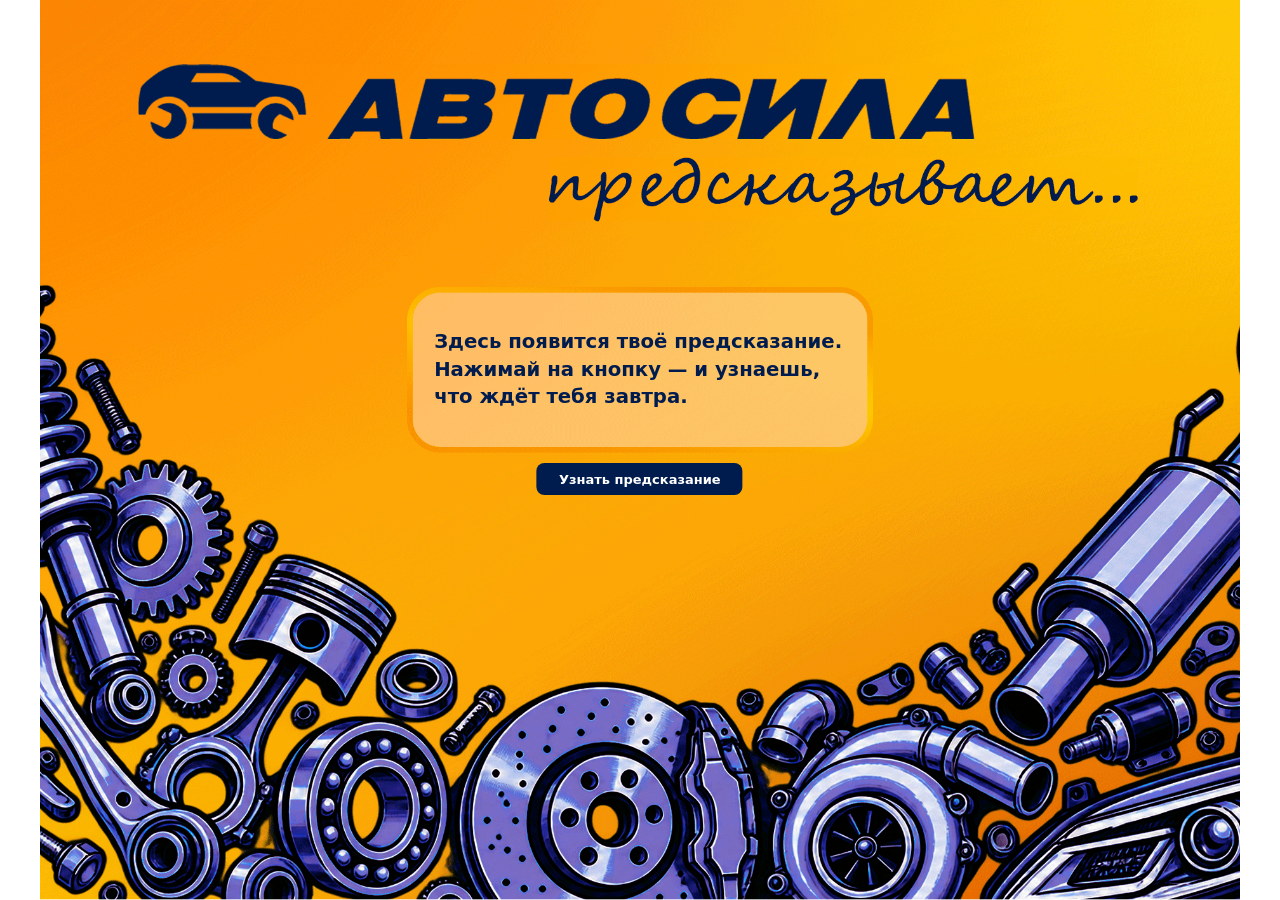
==== commit 858ef997: "Убрать подпись «Предсказание № N» над панелью Элемент #num удалён из карточки: остались только текст" ====
--- a/index.html
+++ b/index.html
@@ -4,7 +4,7 @@
 <meta charset="UTF-8">
 <meta name="viewport" content="width=device-width, initial-scale=1.0">
 <title>Магическое слово — предсказание дня</title>
-<meta name="description" content="Нажми кнопку и узнай своё предсказание из 50 карт про автозапчасти и трудолюбивых сотрудников.">
+<meta name="description" content="Нажми кнопку и получи единственное предсказание из 50 карт про автозапчасти и трудолюбивых сотрудников — с мотанием и финалом.">
 <link rel="icon" href="favicon.svg" type="image/svg+xml">
 <link rel="stylesheet" href="style.css">
 </head>
@@ -13,15 +13,19 @@
 <div class="poster">
   <!-- Макет из Photoshop (предсказания.psd), 1890×1418. В нём по центру светлая
        панель 716×243 (x587..1303, y461..704), а внутри неё — текстовое поле
-       648×189 (x621..1269, y488..677). Сюда встаёт живой контент. -->
-  <img class="art" src="assets/design.png" alt="" width="1890" height="1418" aria-hidden="true">
+       648×189 (x621..1269, y488..677). Сюда встаёт живой контент.
+       Для телефона (портрет) — отдельный вертикальный макет 898×1418 из
+       папки phone/: панель 716×243 при (91, 461), поле 648×189 при (125, 488),
+       центр тот же (50%, 41.079%). -->
+  <picture>
+    <source media="(max-width: 959px) and (orientation: portrait)" srcset="assets/design-phone.png">
+    <img class="art" src="assets/design.png" alt="" width="1890" height="1418" aria-hidden="true">
+  </picture>
 
   <main class="card">
-    <p class="num" id="num">предсказание дня</p>
     <p class="text" id="text">Здесь появится твоё предсказание. Нажимай на кнопку — и узнаешь, что ждёт тебя завтра.</p>
     <div class="actions">
       <button class="draw" id="draw" type="button">Узнать предсказание</button>
-      <p class="toast" id="toast" role="status"></p>
     </div>
   </main>
 </div>
--- a/style.css
+++ b/style.css
@@ -21,13 +21,20 @@
   -webkit-text-size-adjust: 100%;
 }
 
-/* Макет 1890×1418 целиком помещается в экран. 1cqw = 18.9 макетных пикселей. */
+/* Макет 1890×1418 целиком помещается в экран. 1cqw = 18.9 макетных пикселей.
+   Перед каждой cqw-декларацией идёт запасная на vh (макет всегда считается от
+   высоты экрана, а 1cqw в этом случае = 1.3326vh / 100): старые браузеры не
+   знают cqw и svh, их декларации отбрасываются целиком, и без запасных значений
+   подпись, текст и кнопка съезжаются в одну кучу. */
 .poster {
   position: relative;
+  flex-shrink: 0;   /* иначе флекс-контейнер сожмёт макет до ширины экрана */
+  width: min(100vw, calc(100vh * 1890 / 1418));
   width: min(100vw, calc(100svh * 1890 / 1418));
   container-type: inline-size;
 }
 
+picture { display: block; }
 .art { display: block; width: 100%; height: auto; }
 
 /* Карточка — это ровно текстовое поле макета: 648×189 при (621, 488),
@@ -41,21 +48,6 @@
   height: 13.3286%;  /* 189 / 1418 */
 }
 
-/* Подпись над панелью: низ подписи на 58 макетных пикселей выше поля. */
-.num {
-  position: absolute;
-  left: 0;
-  right: 0;
-  bottom: calc(100% + 3.0688cqw);
-  text-align: center;
-  font-size: clamp(11px, 0.7937cqw, 15px);
-  font-weight: 700;
-  letter-spacing: 0.06em;
-  text-transform: uppercase;
-}
-
-/* Текст строго внутри поля 648×189. --fit уменьшает кегль, если не влезает
-   (см. fitText в app.js), поэтому обрезки не бывает. */
 .text {
   width: 100%;
   height: 100%;
@@ -63,26 +55,30 @@
   align-items: center;
   justify-content: center;
   overflow: hidden;
+  font-size: calc(var(--fit, 1) * clamp(15px, 2.1858vh, 34px));
   font-size: calc(var(--fit, 1) * clamp(15px, 1.6402cqw, 34px));
   line-height: 1.4;
   font-weight: 600;
 }
 
-/* Кнопка и плашка под панелью: верх на 53 макетных пикселя ниже поля. */
+/* Кнопка под панелью: верх на 53 макетных пикселя ниже поля —
+   53 / 189 = 28.0423% высоты поля, те же 53 пикселя на обоих макетах. */
 .actions {
   position: absolute;
   left: 0;
   right: 0;
-  top: calc(100% + 2.8042cqw);
+  top: calc(100% + 28.0423%);
   display: flex;
   flex-direction: column;
   align-items: center;
-  gap: 0.8466cqw;    /* 16 макетных пикселей */
+  gap: 1.1282vh;    /* 16 макетных пикселей */
+  gap: 0.8466cqw;
 }
 
 .draw {
   padding: 0.65em 1.7em;
   font-family: inherit;
+  font-size: clamp(13px, 1.1282vh, 17px);
   font-size: clamp(13px, 0.8466cqw, 17px);
   font-weight: 600;
   color: var(--paper);
@@ -97,18 +93,6 @@
 .draw:focus-visible { outline: 3px solid var(--ink); outline-offset: 3px; }
 .draw:disabled { opacity: 0.7; cursor: default; }
 
-/* Тёмно-синяя пилюля читается и на панели, и на золоте, и на белом фоне. */
-.toast {
-  padding: 0.3em 0.9em;
-  font-size: clamp(11px, 0.6878cqw, 14px);
-  color: var(--paper);
-  background: var(--ink);
-  border-radius: 999px;
-  opacity: 0;
-  transition: opacity 0.25s ease;
-}
-.toast.show { opacity: 1; }
-
 .noscript {
   position: fixed;
   left: 50%;
@@ -120,38 +104,50 @@
   border-radius: 6px;
 }
 
-/* Экран не держит макет целиком (узкий или низкий) — макет встаёт сверху
-   на всю ширину, а контент идёт под ним обычным потоком. */
+/* Экран не вмещает десктопный макет целиком (низкое окно, альбомная ориентация):
+   макет занимает всю высоту экрана и срезается по бокам — панель с живым
+   текстом остаётся ровно на своём месте, контент не уезжает с картинки.
+   На широких высоких экранах этот же расчёт даёт ровно те же размеры, что и
+   min() выше, поэтому компьютерная вёрстка не меняется. */
 @media (max-width: 959px), (max-height: 719px) {
-  body { display: block; }
+  html, body { overflow: hidden; }
 
-  .poster { width: 100%; }
+  .poster {
+    width: calc(100vh * 1890 / 1418);
+    width: calc(100svh * 1890 / 1418);
+  }
+}
 
-  .card {
-    position: static;
-    transform: none;
-    width: auto;
-    height: auto;
-    display: flex;
-    flex-direction: column;
-    align-items: center;
-    gap: 14px;
-    padding: 22px 18px 36px;
+/* Телефон в портрете: отдельный вертикальный макет 898×1418 (папка phone/).
+   Панель и поле те же по размеру и по центру (50%, 41.079%), но поле шире —
+   648/898 = 72.16% — а запасные vh-значения выше относились к десктопной
+   картинке, поэтому здесь все размеры пересчитаны: 1cqw = 8.98 макетных
+   пикселей, запасные значения — в vw (телефон почти всегда упирается в
+   ширину экрана). Десктопные и «низкооконные» правила выше не трогаем. */
+@media (max-width: 959px) and (orientation: portrait) {
+  .poster {
+    width: min(100vw, calc(100vh * 898 / 1418));
+    width: min(100vw, calc(100svh * 898 / 1418));
   }
 
-  .num,
-  .actions { position: static; }
+  .card { width: 72.1604%; }   /* 648 / 898 */
 
-  .actions { gap: 14px; }
+/* Текст строго внутри поля 648×189. --fit уменьшает кегль, если не влезает
+   (см. fitText в app.js), поэтому обрезки не бывает. */
+.text {
+    font-size: calc(var(--fit, 1) * clamp(12px, 3.4519vw, 34px));
+    font-size: calc(var(--fit, 1) * clamp(12px, 3.4519cqw, 34px));
+  }
 
-  .text {
-    width: 100%;
-    height: auto;
-    overflow: visible;
-    font-size: calc(var(--fit, 1) * clamp(17px, 4.6vw, 26px));
+  .actions { gap: 1.7817vw; }
+  .actions { gap: 1.7817cqw; }  /* 16 макетных пикселей */
+
+  .draw {
+    font-size: clamp(13px, 1.7818vw, 17px);
+    font-size: clamp(13px, 1.7818cqw, 17px);
   }
 }
 
 @media (prefers-reduced-motion: reduce) {
-  .draw, .toast { transition: none; }
+  .draw { transition: none; }
 }
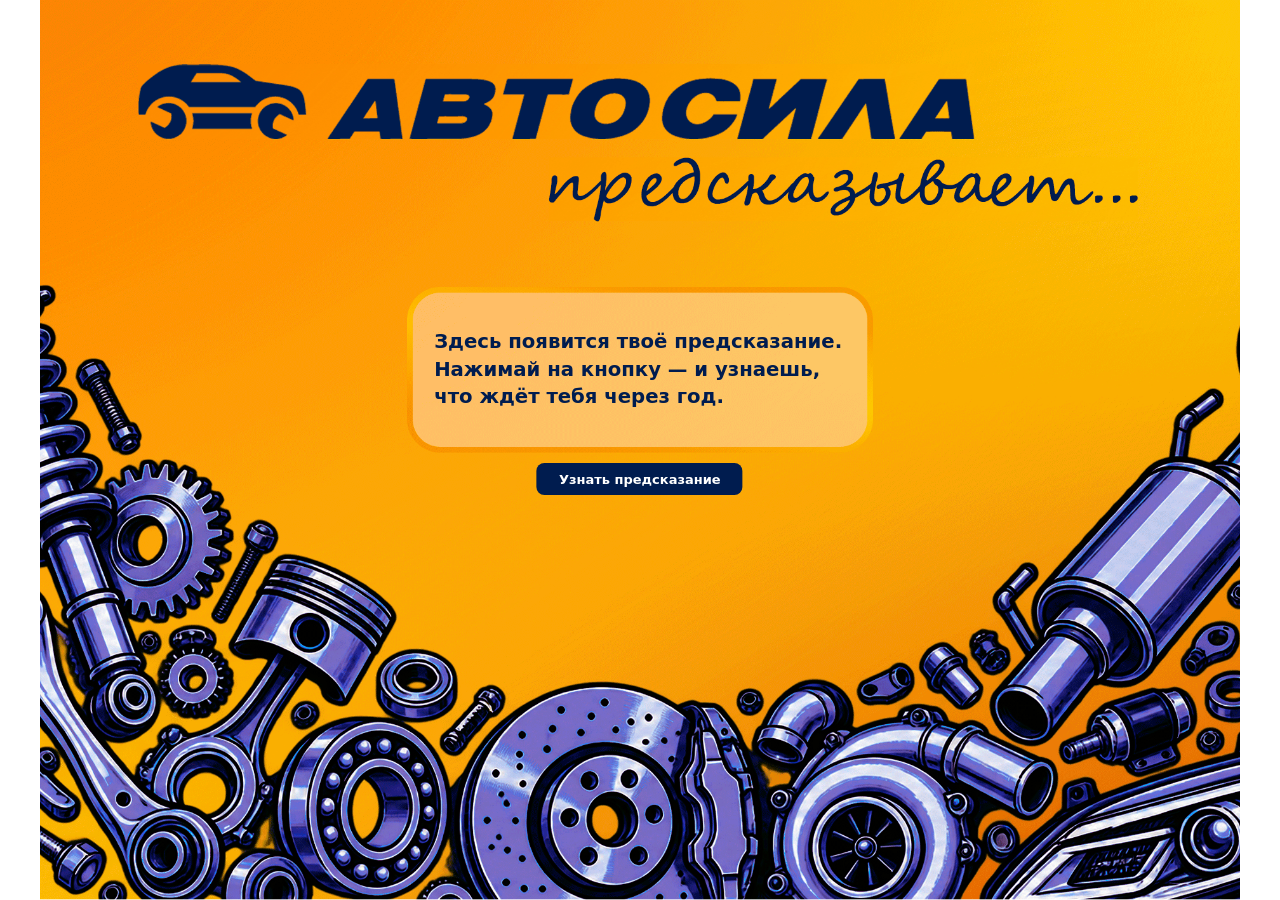
==== commit d0c7308f: "Стартовый текст: «ждёт тебя через год» вместо «завтра» Правка плейсхолдера в index.html: «…и узнаешь" ====
--- a/index.html
+++ b/index.html
@@ -23,7 +23,7 @@
   </picture>
 
   <main class="card">
-    <p class="text" id="text">Здесь появится твоё предсказание. Нажимай на кнопку — и узнаешь, что ждёт тебя завтра.</p>
+    <p class="text" id="text">Здесь появится твоё предсказание. Нажимай на кнопку — и узнаешь, что ждёт тебя через год.</p>
     <div class="actions">
       <button class="draw" id="draw" type="button">Узнать предсказание</button>
     </div>
